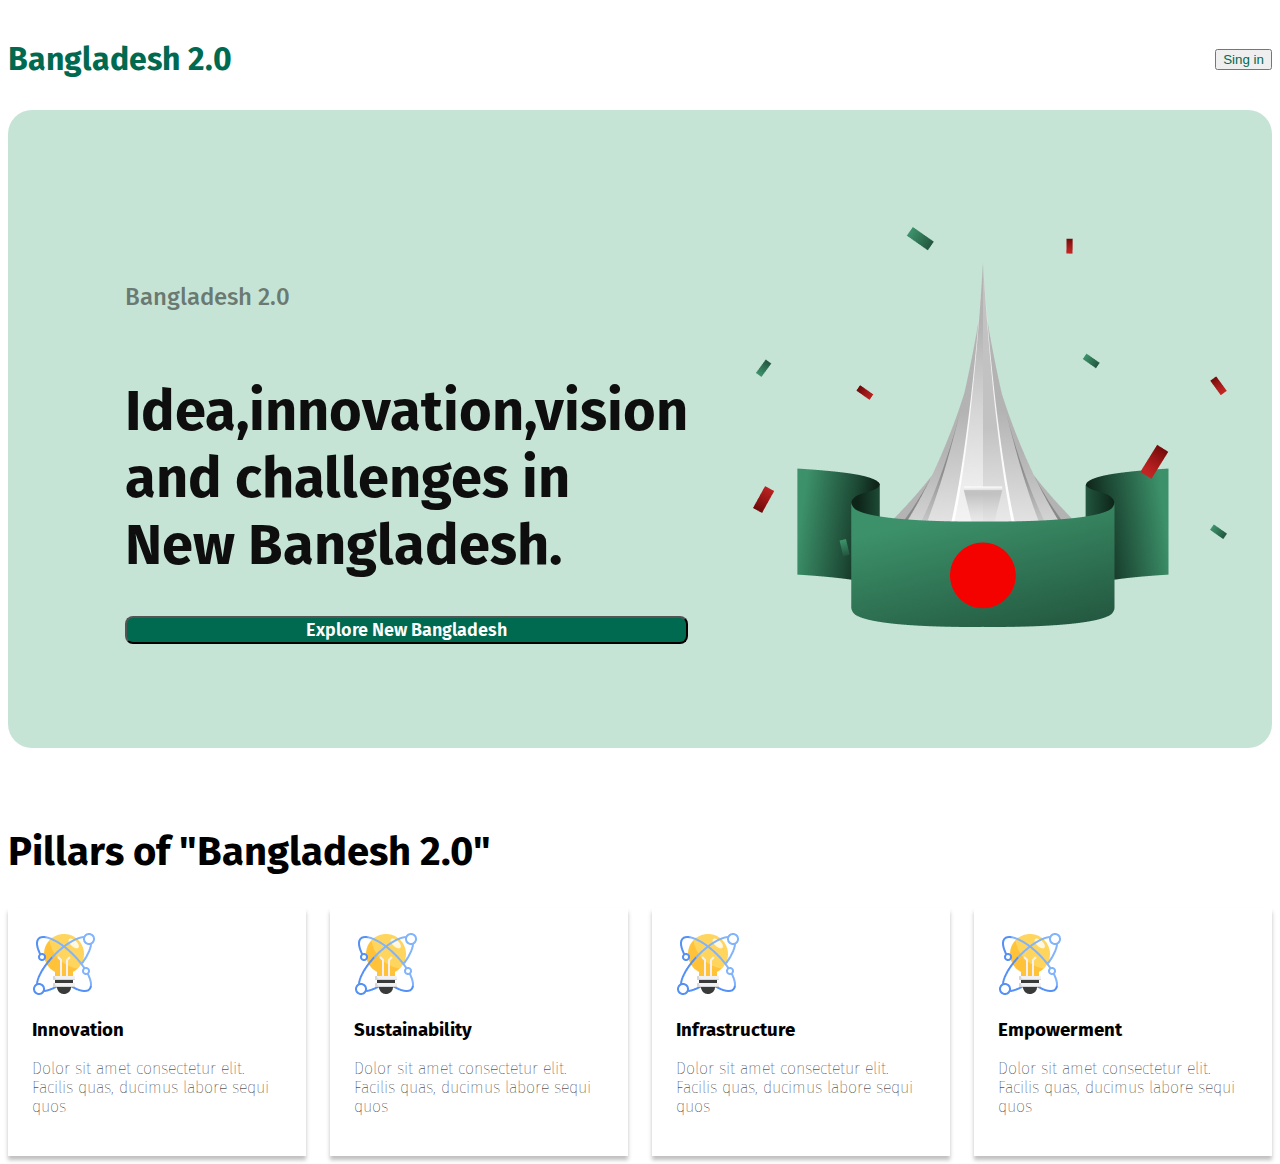
==== index.html @ 0f6b2817 "added an pillars of bangladesh" ====
<!DOCTYPE html>
<html lang="en">
<head>
    <meta charset="UTF-8">
    <meta name="viewport" content="width=device-width, initial-scale=1.0">
    <title>New Bangladesh</title>
    <style>
        @import url('https://fonts.googleapis.com/css2?family=Fira+Sans:ital,wght@0,100;0,200;0,300;0,400;0,500;0,600;0,700;0,800;0,900;1,100;1,200;1,300;1,400;1,500;1,600;1,700;1,800;1,900&display=swap');
        </style>
    <link rel="stylesheet" href="style/style.css">
</head>
<body class="fira-sans-normal">

    <header class="headers">
        <nav>
            <h3 class="bd-logo"> Bangladesh 2.0 </h3>
            <ul>
                <li>
                    <a href=""><button class="btn-primary">Sing in</button></a>
                </li>
            </ul>

        </nav>
        <div class="banner">
                <div class="banner-content">
                    <h6 class="title-bd">Bangladesh 2.0</h6>
                    <h1 class="title"> Idea,innovation,vision and challenges in New Bangladesh.</h1>
                    <button class="btn-primary-2">Explore New Bangladesh</button>
                </div>

               <div class="bd"><img src="UI/assets/hero.png" alt=""></div>
                
        </div>
        <!-- Pillars of "Bangladesh 2.0" -->

        <!-- .pillar*4>img+4.pillar-title+p.pillar-description -->

        <section class="pillars">
            <h2 class="pillar-bd">Pillars of "Bangladesh 2.0"</h2>
            
            <div class="pillar-all"> 
        
                <div class="pillar">
                    <img src="UI/assets/card-icon.png" alt="">
                    <h3 class="pillar-title">Innovation</h3>
                    <p class="pillar-description">Dolor sit amet consectetur elit. Facilis quas, ducimus labore sequi quos </p>
            </div>
            <div class="pillar">
                <img src="UI/assets/card-icon.png" alt="">
                <h3 class="pillar-title">Sustainability</h3>
                <p class="pillar-description">Dolor sit amet consectetur elit. Facilis quas, ducimus labore sequi quos </p>
            </div>
            <div class="pillar">
                <img src="UI/assets/card-icon.png" alt="">
                <h3 class="pillar-title">Infrastructure</h3>
                <p class="pillar-description">Dolor sit amet consectetur elit. Facilis quas, ducimus labore sequi quos </p>
            </div>
            <div class="pillar">
                <img src="UI/assets/card-icon.png" alt="">
                <h3 class="pillar-title">Empowerment</h3>
                <p class="pillar-description">Dolor sit amet consectetur elit. Facilis quas, ducimus labore sequi quos </p>
            </div>
            </div>
        </section>

    </header>
</body>
</html>
---- style/style.css ----
/* font style */

.fira-sans-normal{
    font-family: "Fira Sans", serif;
    font-weight: 100;
    font-style: normal;
  }


  .headers{
    max-width: 1280px;
    margin: 0 auto;
    padding: 80px, 100px, 80px, 100px;
    
  }
  /*nav style*/

nav{
    display: flex;
flex-direction: row;
justify-content: space-between;
align-items: center;
}
nav ul li{
    list-style: none;
}
    
.bd-logo{color: #006A50;
    font-family: Fira Sans;
    font-size: 32px;
    font-weight: 700;
    line-height: 38px;
    letter-spacing: 0%;
    text-align: left;
}
.btn-primary{
color: #006A50;
de
}

.banner{
display: flex ;
justify-content: space-between;
background: rgb(198, 228, 214);
border-radius: 24px;
padding:117px;
gap: 64px;

}

.title{
    color: rgb(14, 14, 14);
font-family: Fira Sans;
font-size: 56px;
font-weight: 700;
line-height: 67px;
letter-spacing: 0%;
margin-top: 10px;
align-content: center;
}
.title-bd{
    color: rgba(14, 14, 14, 0.5);
font-family: Fira Sans;
font-size: 24px;
font-weight: 500;
line-height: 29px;
letter-spacing: 0%;
text-align: left;
}


.banner-content{
    display: flex;
    flex-direction: column;
    position: static;
    width: 622px;
    height: 201px;
    
}
.btn-primary-2{
    border-radius: 8px;
    background: rgb(0, 106, 80);
    color: rgb(255, 255, 255);
    font-family: Fira Sans;
    font-size: 18px;
    font-weight: 600;
    line-height: 22px;
    letter-spacing: 0%;
    text-align: center;
    
}
/* pillarls of Bangladesh */

.pillar-all{
    display:flex;
    gap:24px;
}
.pillar-bd{
    margin-top: 80px;
    margin-bottom: 32px;
    font-weight: 700px;
    font-size: 40px;
    row: height 48px;
}
.pillar{
    box-shadow: 0px 4px 4px 0px rgba(0, 0, 0, 0.25);
    padding: 24px;
    
}
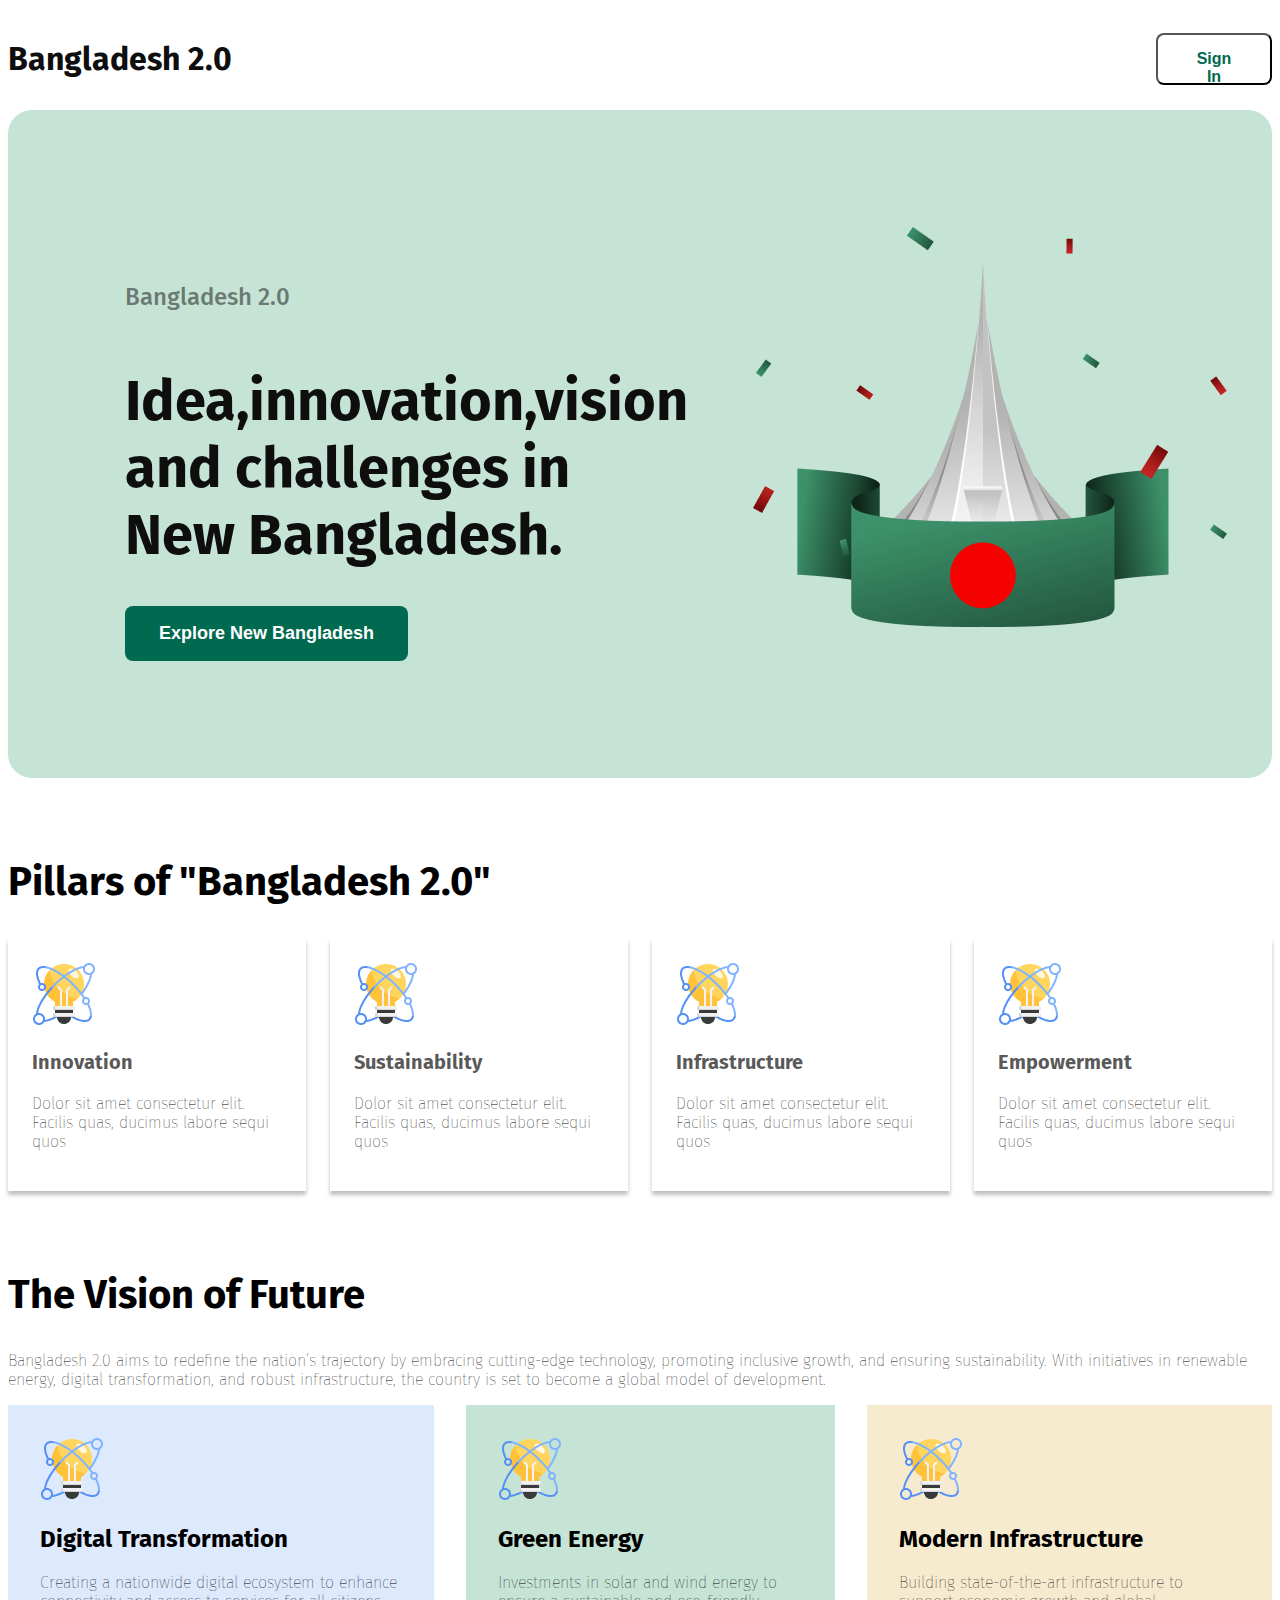
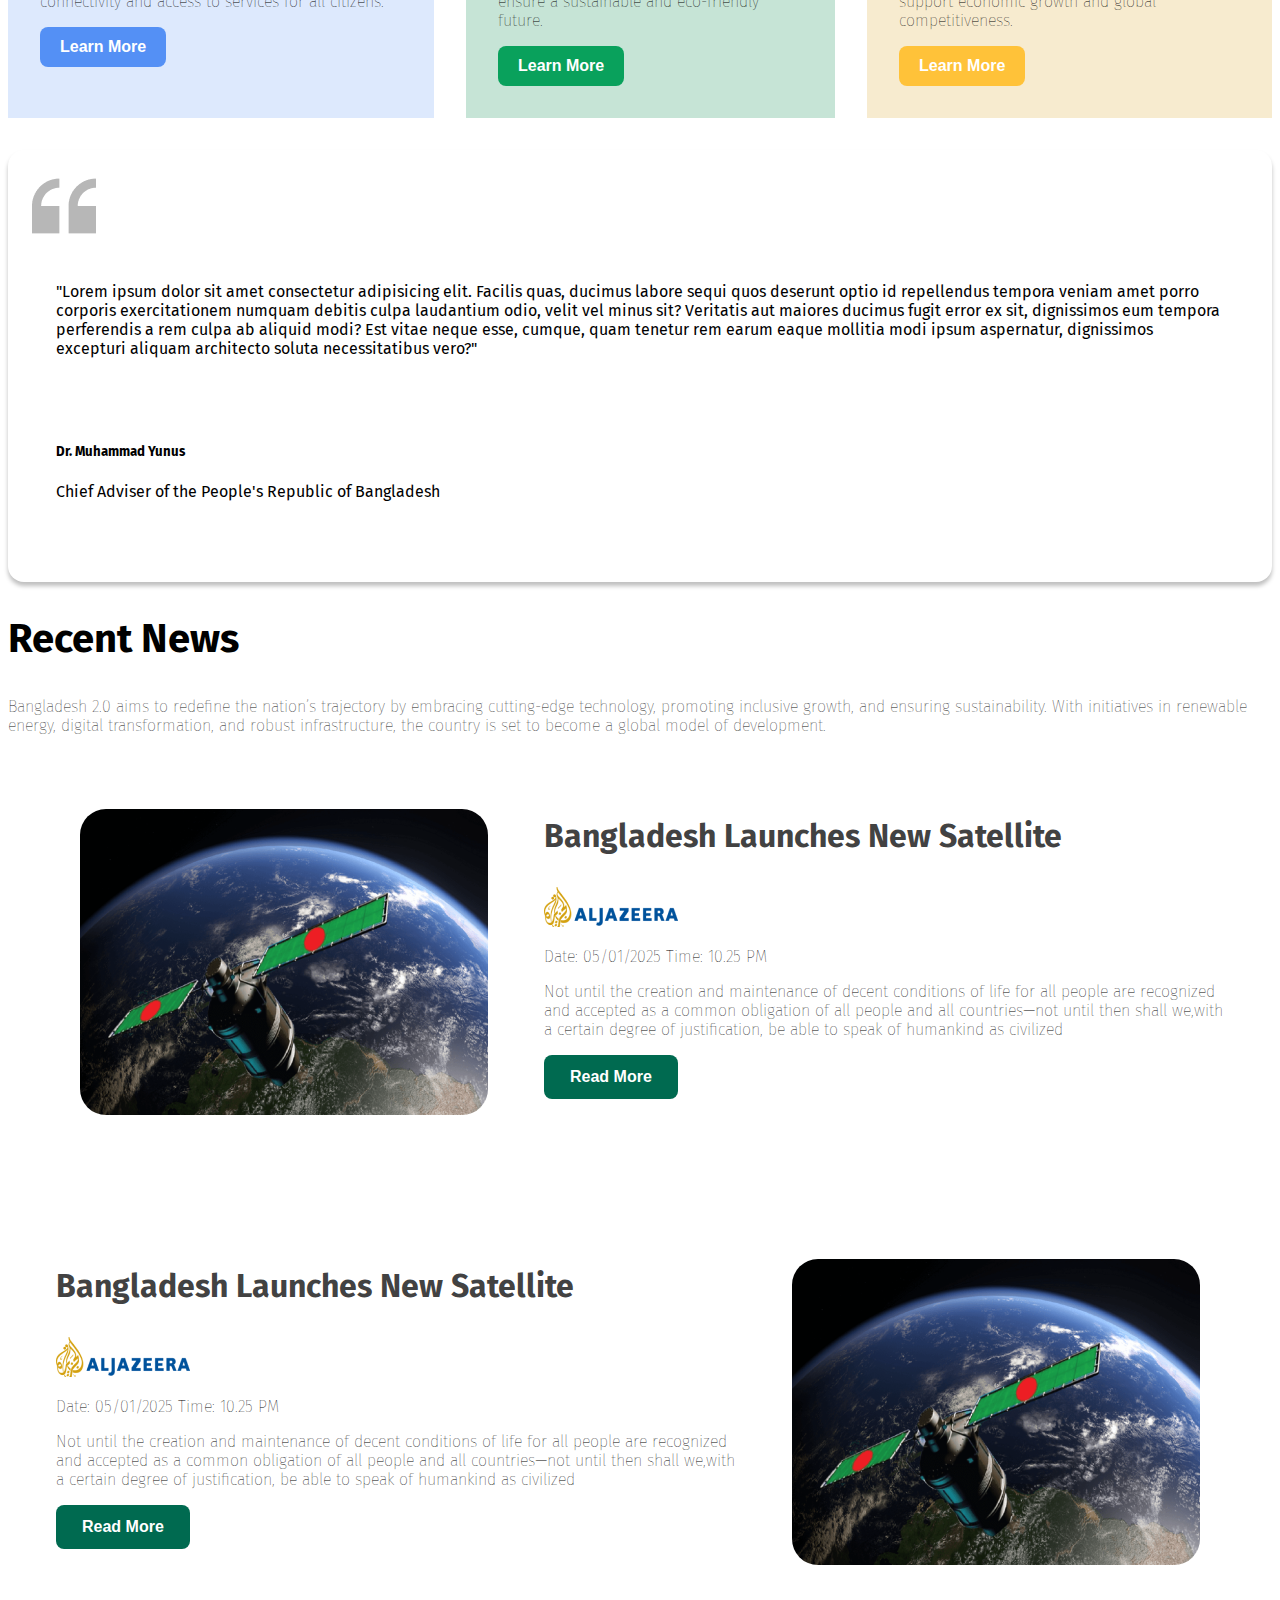
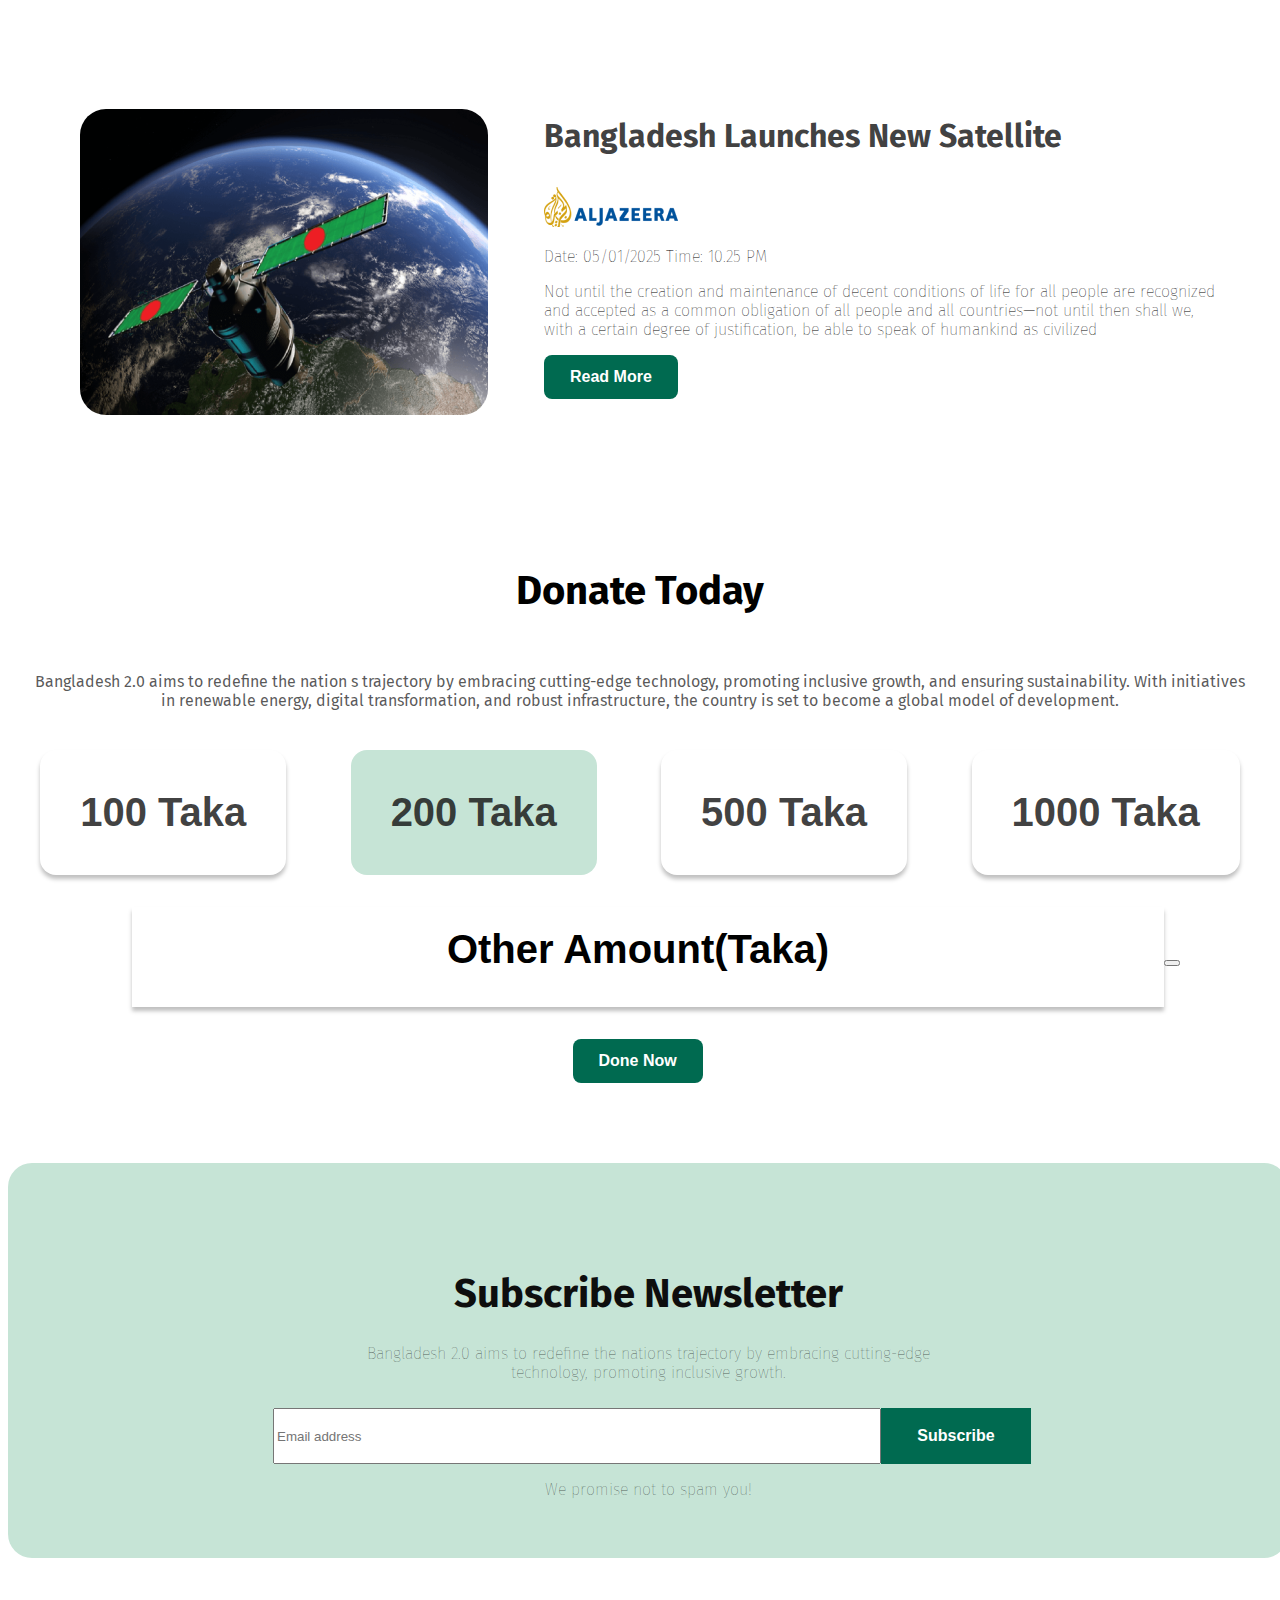
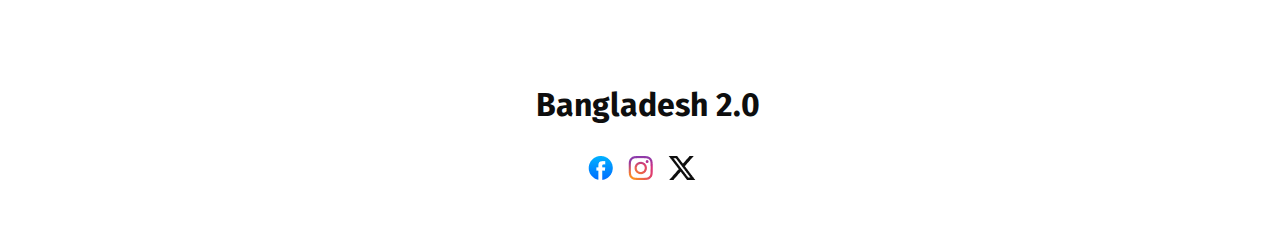
==== commit 16ca5eab: "added an new bangladesh index.html file" ====
--- a/index.html
+++ b/index.html
@@ -16,7 +16,7 @@
             <h3 class="bd-logo"> Bangladesh 2.0 </h3>
             <ul>
                 <li>
-                    <a href=""><button class="btn-primary">Sing in</button></a>
+                    <a href=""><button class="btn-primary">Sign In</button></a>
                 </li>
             </ul>
 
@@ -28,16 +28,15 @@
                     <button class="btn-primary-2">Explore New Bangladesh</button>
                 </div>
 
-               <div class="bd"><img src="UI/assets/hero.png" alt=""></div>
+               <div><img src="UI/assets/hero.png" alt=""></div>
                 
         </div>
         <!-- Pillars of "Bangladesh 2.0" -->
 
-        <!-- .pillar*4>img+4.pillar-title+p.pillar-description -->
-
-        <section class="pillars">
+        <!-- .pillar*4>img+h3.pillar-title+p.pillar-description -->
+
+<section class="pillars">
             <h2 class="pillar-bd">Pillars of "Bangladesh 2.0"</h2>
-            
             <div class="pillar-all"> 
         
                 <div class="pillar">
@@ -62,8 +61,158 @@
             </div>
             </div>
         </section>
-
-    </header>
+    <!-- The Vision of Future -->
+     <section class="visionbd">
+                    <h2 class="future">The Vision of Future</h2>
+                    <p class="future-discription">Bangladesh 2.0 aims to redefine the nation’s trajectory by embracing cutting-edge technology, promoting inclusive growth, and ensuring sustainability. With initiatives in renewable energy, digital transformation, and robust infrastructure, the country is set to become a global model of development.</p>
+        <div class="visionkaku">
+            <div class="vision-1">
+                <img src="UI/assets/card-icon.png" alt="">
+                <h2 class="vision-title">Digital Transformation</h2>
+                <p class="vision-description">Creating a nationwide digital ecosystem to enhance connectivity and access to services for all citizens.</p>
+                <button class="btn-primary-3">Learn More</button>
+             </div>
+             <div class="vision-2">
+                 <img src="UI/assets/card-icon.png" alt="">
+                 <h2 class="vision-title">Green Energy</h2>
+                  <p class="vision-description">Investments in solar and wind energy to ensure a sustainable and eco-friendly future.</p>
+                  <button class="btn-primary-4">Learn More</button>
+            </div>
+            <div class="vision-3">
+                <img src="UI/assets/card-icon.png" alt="">
+                <h2 class="vision-title">Modern Infrastructure</h2>
+                <p class="vision-description">Building state-of-the-art infrastructure to support economic growth and global competitiveness.</p>
+                <button class="btn-primary-5">Learn More</button>
+             </div>
+    </div>
+     </section>
+     <!-- Dr. Muhammad Yunus -->
+
+        <div class="comments">
+            <img class="cmoment-picture" src="UI/assets/quote-bg.png" alt="">
+            <p class="comment-discription">"Lorem ipsum dolor sit amet consectetur adipisicing elit. Facilis quas, ducimus labore sequi quos deserunt optio id repellendus tempora veniam amet porro corporis exercitationem numquam debitis culpa laudantium odio, velit vel minus sit? Veritatis aut maiores ducimus fugit error ex sit, dignissimos eum tempora perferendis a rem culpa ab aliquid modi? Est vitae neque esse, cumque, quam tenetur rem earum eaque mollitia modi ipsum aspernatur, dignissimos excepturi aliquam architecto soluta necessitatibus vero?"</p>
+            
+        <div class="qutes">
+            <h5 class="qoute-man">Dr. Muhammad Yunus</h5>
+            <p class="rank">Chief Adviser of the People's Republic of Bangladesh</p>
+        </div>
+        </div>
+        <!-- recent news -->
+         
+        
+            <div class="news">
+             <h2 class="news-title-1">Recent News</h2>
+                <p class="new-discription">Bangladesh 2.0 aims to redefine the nation’s trajectory by embracing cutting-edge technology, promoting inclusive growth, and ensuring sustainability. With initiatives in renewable energy, digital transformation, and robust infrastructure, the country is set to become a global model of development.</p>
+            </div>
+
+            <!-- first new -->
+
+<section class="newsall">
+     <div class="news-1">
+                    <img class="spicture" src="UI/assets/satelite.png"  alt="">
+        
+            <div class="stopic">
+                <h3 class="news-title">Bangladesh Launches New   Satellite</h3>
+                <img class="midialogo" src="UI/assets/al-jazeera.png" alt="">
+                <p class="date">Date: 05/01/2025 Time: 10.25 PM</p>
+                <p>Not until the creation and maintenance of decent conditions of life for all people are recognized and accepted as a common obligation of all people and all countries—not until then shall we,with a certain degree of justification, be able to speak of humankind as civilized</p>
+                <button class="btn-primary-6">Read More</button>
+            </div>
+    </div>
+
+ <!-- 2nd news -->
+
+<div class="news-1">
+                    
+    <div class="stopic">
+            <h3 class="news-title">Bangladesh Launches New Satellite</h3>
+            <img class="midialogo" src="UI/assets/al-jazeera.png" alt="">
+            <p class="date">Date: 05/01/2025 Time: 10.25 PM</p>
+            <p>Not until the creation and maintenance of decent 
+               conditions of life for all people are recognized and 
+               accepted as a common obligation of all people and all 
+               countries—not until then shall we,with a certain degree of justification, be able to speak of humankind as civilized</p>
+              <button class="btn-primary-6">Read More</button>
+    </div>
+             <img class="spicture" src="UI/assets/satelite.png" alt="">
+</div>
+                
+ <!-- 3rd news -->
+
+ <div class="news-1">
+        <img class="spicture" src="UI/assets/satelite.png" alt="">
+        <div class="stopic">
+        <h3 class="news-title">Bangladesh Launches New Satellite</h3>
+        <img class="midialogo" src="UI/assets/al-jazeera.png" alt="">
+        <p class="date">Date: 05/01/2025 Time: 10.25 PM</p>
+        <p>Not until the creation and maintenance of decent conditions of life for all people are recognized and accepted as a common obligation of all people and all  countries—not until then shall we, with a certain degree of justification, be able to  speak of humankind as civilized</p>
+       <button class="btn-primary-6">Read More</button>
+        </div>
+</div>
+</section>
+
+   <!-- donate today -->
+
+
+    <div class="donate">
+         
+        <div><h2 class="donate-titel">Donate Today</h2></div>
+
+           <p class="donate-discription">Bangladesh 2.0 aims to redefine the 
+           nation s trajectory by embracing cutting-edge technology, 
+           promoting inclusive growth, and ensuring sustainability. With 
+           initiatives in renewable energy, digital transformation, and 
+           robust infrastructure, the country is set to become a global 
+           model of development.</p>
+    </div>
+
+<section class="bapar-taka">
+    <div class="Amount">
+           <div><button class="btn-primary-7">100 Taka</button></div>
+           <div> <button class="btn-primary-10">200 Taka</button></div>
+           <div><button class="btn-primary-7">500 Taka</button></div>
+           <div><button class="btn-primary-7">1000 Taka</button></div>
+   </div>
+
+        <div class="bgproblem"> <button class="btn-primary-8">Other Amount(Taka)<button> </div>
+            <div> <button class="btn-primary-9">Done Now</button</div>
+</section>
+<!-- News subcriptionLetter -->
+
+    <form class="sletter">
+
+        <div class="newsletterblock">
+
+            <div class="news-contenar"> 
+                     <h1 class="newsletter-title"> Subscribe Newsletter</h1>
+                    <p class="newsletter-discription">Bangladesh 2.0 aims to 
+                    redefine the nations trajectory by embracing cutting-edge 
+                    technology, promoting inclusive growth.</p>
+           </div>
+           
+        </div>
+    <div class="btn-primary-subcrib">
+            <div class="sub-email">
+            <div><input class="container" type="text" placeholder="Email address" name="mail"></div>
+            <div><input class="btn-primary-11" type="submit" value="Subscribe"></div>
+            </div>
+            <div><p class="noteded"> We promise not to spam you!</p></div>
+    </div>
+        
+    </form>
+
+
+    <footer class="footer">
+            <div>
+                <h3 class="bd-logo"> Bangladesh 2.0</h3>
+            </div>
+        <div class="footer-title">
+            <div> <img src="UI/assets/facebook.png" alt=""></div>
+            <div> <img src="UI/assets/instagram.png" alt=""></div>
+            <div> <img src="UI/assets/x.png" alt=""></div>
+        </div>
+    </footer>
+</header>
 </body>
 </html>
 
--- a/style/style.css
+++ b/style/style.css
@@ -7,10 +7,9 @@
     font-style: normal;
   }
 
-
   .headers{
     max-width: 1280px;
-    margin: 0 auto;
+    margin: auto;
     padding: 80px, 100px, 80px, 100px;
     
   }
@@ -25,40 +24,44 @@
 nav ul li{
     list-style: none;
 }
-    
-.bd-logo{color: #006A50;
+
+.bd-logo{
+    color: rgb(14, 14, 14);
     font-family: Fira Sans;
     font-size: 32px;
-    font-weight: 700;
+    font-weight:700;
     line-height: 38px;
-    letter-spacing: 0%;
-    text-align: left;
-}
+}
+
 .btn-primary{
-color: #006A50;
-de
-}
-
+    background-color: rgb(255, 255, 255);
+    color: rgb(0, 106, 80);
+    display: inline-block;
+    border-radius: 8px;
+    padding: 15px 30px 15px 30px;
+    text-align: center;
+    font-size: 16px;
+    font-weight: 600;
+    width: 116px;
+    height: 52px;
+}
+/* header style */
 .banner{
-display: flex ;
+    display: flex;
 justify-content: space-between;
 background: rgb(198, 228, 214);
 border-radius: 24px;
 padding:117px;
 gap: 64px;
-
-}
-
+}
 .title{
     color: rgb(14, 14, 14);
 font-family: Fira Sans;
 font-size: 56px;
 font-weight: 700;
-line-height: 67px;
-letter-spacing: 0%;
-margin-top: 10px;
 align-content: center;
 }
+
 .title-bd{
     color: rgba(14, 14, 14, 0.5);
 font-family: Fira Sans;
@@ -69,25 +72,17 @@
 text-align: left;
 }
 
-
-.banner-content{
-    display: flex;
-    flex-direction: column;
-    position: static;
-    width: 622px;
-    height: 201px;
-    
-}
 .btn-primary-2{
-    border-radius: 8px;
-    background: rgb(0, 106, 80);
-    color: rgb(255, 255, 255);
-    font-family: Fira Sans;
+    background-color:rgb(0, 106, 80);
+    color: rgb(255, 255, 255);
+    border-radius: 8px;
+    padding: 17px 34px 17px 34px;
+    border: none;
+    text-align: center;
+    text-decoration: none;
+    display: inline-block;
     font-size: 18px;
     font-weight: 600;
-    line-height: 22px;
-    letter-spacing: 0%;
-    text-align: center;
     
 }
 /* pillarls of Bangladesh */
@@ -101,10 +96,358 @@
     margin-bottom: 32px;
     font-weight: 700px;
     font-size: 40px;
-    row: height 48px;
+    height: 48px;
 }
 .pillar{
     box-shadow: 0px 4px 4px 0px rgba(0, 0, 0, 0.25);
     padding: 24px;
     
+}
+.pillar-discription{
+    font:fira sans;
+    font-weight: 400px;
+    font-size: 16px;
+    height: 24px;
+    color: rgba(14, 14, 14, 0.7);
+}
+.pillar-title{
+    font:fira sans;
+    font-weight: 700px;
+    font-size: 20px;
+    height: 24px;
+    color: rgba(14, 14, 14, 0.7);
+}
+/* the vision of future  */
+.visionkaku{
+    display: flex;
+    gap: 32px;
+    border-radius: 16px;
+}
+.future{
+    margin-top: 80px;
+    margin-bottom: 32px;
+    font-weight: 700px;
+    font-size: 40px;
+    height: 48px;
+}
+
+.vision-1{
+    background-color:rgba(84, 144, 245, 0.2);
+    padding: 32px;
+}
+.vision-2{
+    background-color:rgb(198, 228, 214);
+    padding: 32px;
+}
+.vision-3{
+    background-color:rgb(247, 235, 207);
+    padding: 32px;
+}
+
+/* btn style */
+
+.btn-primary-3{
+    background-color: rgb(84, 144, 245);
+    color: rgb(255, 255, 255);
+    border-radius: 8px;
+    padding: 11px 20px 11px 20px;
+    border: none;
+    text-align: center;
+    text-decoration: none;
+    display: inline-block;
+    font-size: 16px;
+    font-weight: 600;
+}
+.btn-primary-4{
+    background-color: rgb(9, 161, 92);
+    color: rgb(255, 255, 255);
+    border-radius: 8px;
+    padding: 11px 20px 11px 20px;
+    border: none;
+    text-align: center;
+    text-decoration: none;
+    display: inline-block;
+    font-size: 16px;
+    font-weight: 600;
+}
+.btn-primary-5{
+    background-color: rgb(255, 194, 57);
+    color: rgb(255, 255, 255);
+    border-radius: 8px;
+    padding: 11px 20px 11px 20px;
+    border: none;
+    text-align: center;
+    text-decoration: none;
+    display: inline-block;
+    font-size: 16px;
+    font-weight: 600;
+}
+
+/* Dr. Muhammad Yunus */
+.comments{
+    margin-top: 32px;
+    padding: 24px 24px 112px 24px;
+    border-radius: 16px;
+    box-shadow: 0px 4px 4px 0px rgba(0, 0, 0, 0.25);
+}
+.cmoment-picture{
+    margin-top: 0px;
+    margin-left: 0px;
+}
+.comment-discription{
+    Font: Fira Sans;
+    font-weight: 400;
+    font-size: 16px;
+    padding: 24px;
+}
+.qutes{
+    padding: 24px;
+    Font: Fira Sans;
+    font-weight: 400;
+    font-size: 16px;
+    height: 24px;
+}
+.rank{
+    margin:0px;
+}
+
+/* recent news: */
+
+.news-title-1{
+    Font: Fira Sans;
+    font-weight: 700;
+    font-size: 40px;
+    height: 48px;
+}
+.new-discription{
+    Font: Fira Sans;
+    font-weight: 400px;
+    font-size: 16px;
+    height: 24px;
+    color: rgb(14, 14, 14);
+}
+.news-1{
+    display: flex;
+    gap: 32px;
+    padding: 48px 48px 48px 48px;
+     
+}
+.date{
+    Font: Fira Sans
+    Font weight: 700;
+    Font size: 40px;
+    Row height: 48px;
+    Align: Align left;
+}
+.newsall{
+    background-color: rgba(255, 255, 255, 1.00);
+    
+}
+.spicture{
+    width: 408px;
+    height: 306px;
+    padding: 24px 24px 24px 24px;
+    border-radius: 50px;
+}
+.btn-primary-6{
+    background-color: rgb(0, 106, 80);
+    color: rgb(255, 255, 255);
+    border-radius: 8px;
+    padding: 13px 26px 13px 26px;
+    border: none;
+    text-align: center;
+    text-decoration: none;
+    display: inline-block;
+    font-size: 16px;
+    font-weight: 600;
+}
+.news-title{
+    Font: Fira Sans;
+    font-weight: 700;
+    font-size: 32px;
+    height: 38px;
+    color: rgba(14, 14, 14, 0.8);
+}
+    /* donate today */
+
+.donate-titel{
+    font-family: Fira Sans;
+    font-size: 40px;
+    font-weight: 700;
+    height: 48px;
+    text-align: center;
+    margin-top: 80px;
+}
+
+.btn-primary-7{
+    background-color: rgb(255, 255, 255);
+    color: rgb(14, 14, 14, 0.8);
+    border-radius: 16px;
+    padding: 40px 40px 40px 40px;
+    border: none;
+    text-align: center;
+    text-decoration: none;
+    display: inline-block;
+    font-size: 40px;
+    font-weight: 700;
+    box-shadow: 0px 4px 4px 0px rgba(0, 0, 0, 0.25);
+}
+
+.btn-primary-8{
+    background-color: rgba(255, 255, 255, 1.00);
+    padding: 20px 40px 80px 20px;
+    margin-top: 32px;
+    margin-left: 124px;
+    border: none;
+    text-decoration: none;
+    display: inline-block;
+    font-size: 40px;
+    font-weight: 700;
+    width: 1032px;
+    height: 64px;
+    box-shadow: 0px 4px 4px 0px rgba(0, 0, 0, 0.25);
+
+}
+
+.btn-primary-9{
+    background-color: rgb(0, 106, 80);
+    color: rgb(255, 255, 255);
+    border-radius: 8px;
+    padding: 13px 26px 13px 26px;
+    border: none;
+    text-align: center;
+    text-decoration: none;
+    display: inline-block;
+    font-size: 16px;
+    font-weight: 600;
+    margin-top: 32px;
+    margin-left: 564.5px;
+    margin-bottom: 80px;
+
+}
+.btn-primary-10{
+    background-color: rgb(198, 228, 214);
+    color: rgb(14, 14, 14, 0.8);
+    border-radius: 16px;
+    padding: 40px 40px 40px 40px;
+    border: none;
+    text-align: center;
+    text-decoration: none;
+    display: inline-block;
+    font-size: 40px;
+    font-weight: 700;
+}
+
+.donate-discription{
+    Font: Fira Sans;
+    font-weight: 400;
+    font-size: 16px;
+    padding: 24px;
+    color: rgba(14, 14, 14, 0.7);
+    text-align: center;
+}
+
+.Amount{
+    display: flex;
+    justify-content: space-around;
+}
+
+/* News Subcription Newsletter */
+
+.newsletterblock{
+    display: flex;
+    text-align: center;
+    gap: 80px;
+}
+.sletter{
+    background-color: rgb(198, 228, 214);
+    border-radius: 24px;
+    height: 395px;
+    width: 1280px;
+
+}
+
+.newsletter-title{
+    padding-top: 80px;
+    padding-left: 329px;right: 329px;
+    color: rgb(14, 14, 14);
+    font-family: Fira Sans;
+    font-size: 40px;
+    font-weight: 700;
+    height: 48px;
+    text-align: center;
+}
+.newsletter-discription{
+    Font: Fira Sans;
+    color: rgba(14, 14, 14, 0.7);
+    padding-left: 329px;right: 329px;
+    font-weight: 400px;
+    font-size: 16px;
+    text-align: center;
+    width: 622px;
+    height: 48px;
+
+}
+
+.btn-primary-11{
+    background-color: rgb(0, 106, 80);
+    color: rgb(255, 255, 255);
+    padding: 17px, 34px, 17px, 34px;
+    border: none;
+    text-align: center;
+    text-decoration: none;
+    display: inline-block;
+    font-size: 16px;
+    font-weight: 600;
+    height: 56px;
+    Width: 150px;
+    
+}
+    
+.container{
+    padding: 18px, 40px, 18px, 40px;
+    Width: 600px;
+    Height: 50px;
+    border-radius: 8px,0px,0px,8px;
+    Top: 0px;
+    left: 0px;
+    margin-left: 265px;
+
+}
+
+.sub-email{
+    display: flex;
+    text-align: center;
+
+}
+.noteded{
+    Font: Fira Sans;
+    color: rgba(14, 14, 14, 0.7);
+    padding-left: 329px;right: 329px;
+    font-weight: 400px;
+    font-size: 16px;
+    text-align: center;
+    width: 622px;
+    height: 19px;
+}
+/* footer of bangladesh */
+
+
+.footer{
+    
+    text-align: center;
+    width: 1280px;
+    padding-top: 32px;
+    margin-top: 64px;
+    padding-bottom: 50px;
+    
+
+}
+
+
+.footer-title{
+    display: flex;
+    gap: 15px;
+    margin-left: 579.73px;
+    
 }